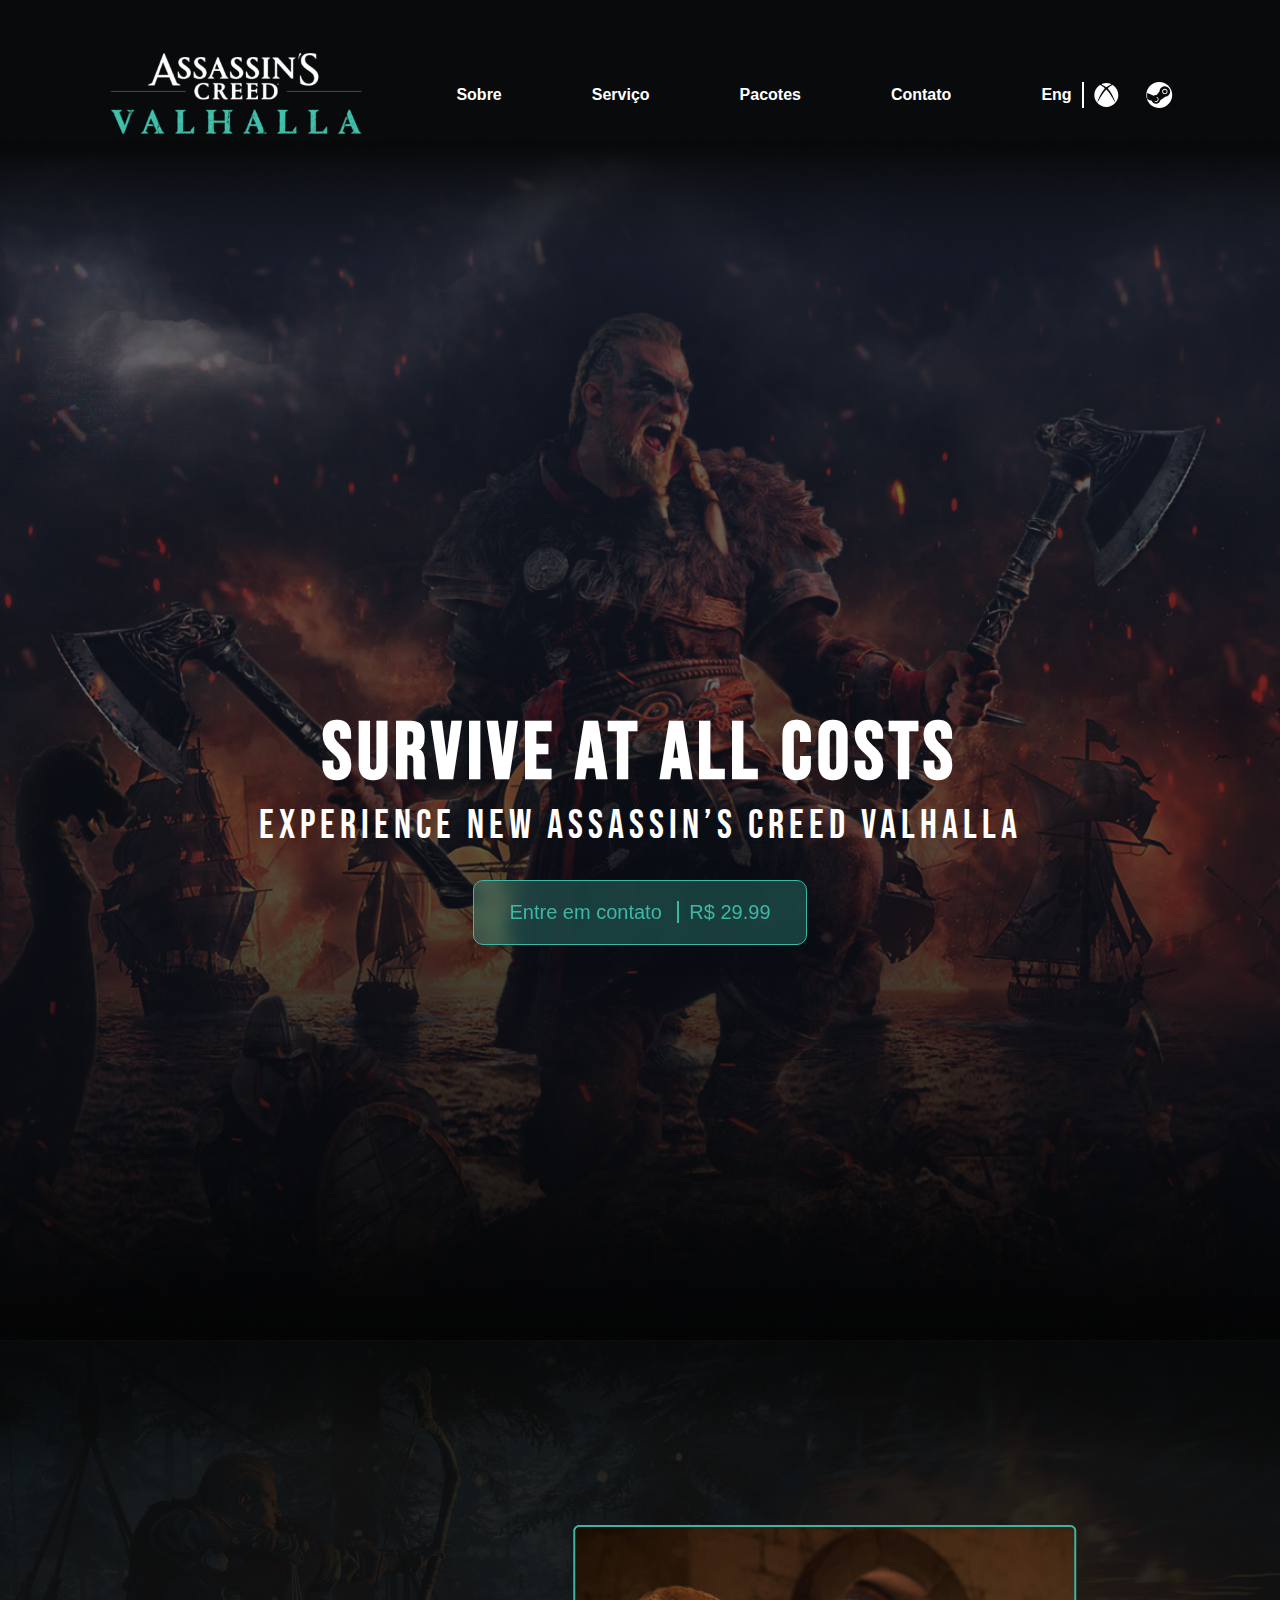
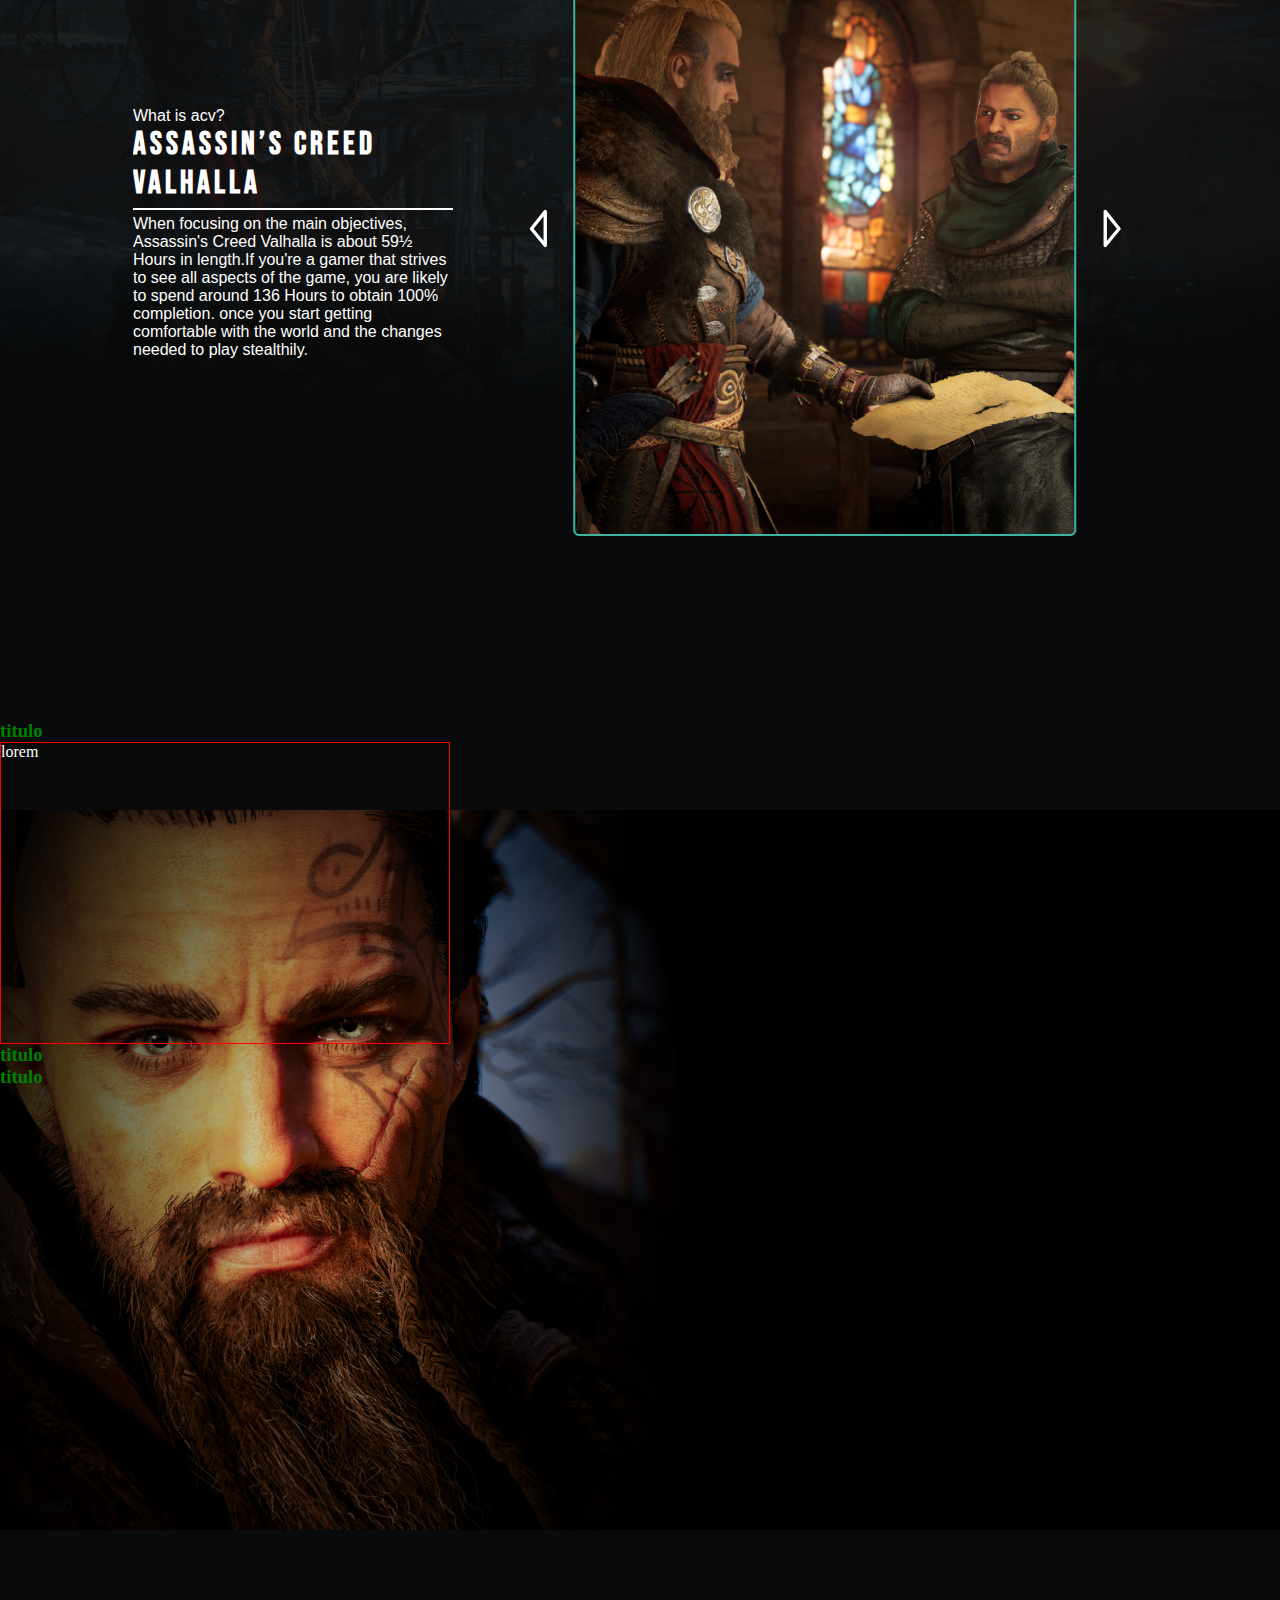
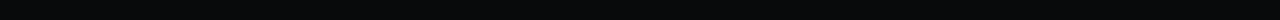
==== Trabalho - Assassin's Crees Valhalla/index.html @ 60ead943 "Add files via upload" ====
<!DOCTYPE html>
<html lang="en">
<head>
    <meta charset="UTF-8">
    <meta http-equiv="X-UA-Compatible" content="IE=edge">
    <meta name="viewport" content="width=device-width, initial-scale=1.0">
    <title>Assassin's Creed</title>
    <script src="script.js" defer></script>

    <link rel="stylesheet" href="style.css">
    <link rel="preconnect" href="https://fonts.googleapis.com">
<link rel="preconnect" href="https://fonts.gstatic.com" crossorigin>
<link href="https://fonts.googleapis.com/css2?family=Bebas+Neue&display=swap" rel="stylesheet">
<link rel="preconnect" href="https://fonts.googleapis.com">
<link rel="preconnect" href="https://fonts.gstatic.com" crossorigin>
<link href="https://fonts.googleapis.com/css2?family=Bebas+Neue&family=Open+Sans:wght@600&display=swap" rel="stylesheet">
<link rel="preconnect" href="https://fonts.googleapis.com">
<link rel="preconnect" href="https://fonts.googleapis.com">
<link rel="preconnect" href="https://fonts.gstatic.com" crossorigin>
<link href="https://fonts.googleapis.com/css2?family=Open+Sans:wght@600&display=swap" rel="stylesheet">
<link rel="preconnect" href="https://fonts.googleapis.com">
<link rel="preconnect" href="https://fonts.gstatic.com" crossorigin>
<link href="https://fonts.googleapis.com/css2?family=Bebas+Neue&display=swap" rel="stylesheet">
</head>
<body>
    <div class="sectionInicio">
        <div class="menu">
            <img class="logo" src="Img/logo.png" alt="logo">
            <p>Sobre</p>
            <p>Serviço</p>
            <p>Pacotes</p>
            <p>Contato</p>
        </div>
        <div class="dflex gap">
            <p>Eng</p>
            <img src="Img/Frame 33.svg" class="imgInicioBorda">
        </div>
    </div>
    <div class="fundoIMG dflex">
        <div class="textHome dflex">
            <h1>SURVIVE AT ALL COSTS</h1>
            <p>Experience new ASSASSIN’S CREED VALHALLA</p>
            <button>Entre em contato
                <span class="valor">R$ 29.99 </span>
            </button>
        </div>
    </div>
    <div class="containerSegundo dflex">
        <div class=" ladoEsquerdo">
            <p>What is acv?</p>
            <h1>assassin’s creed valhalla</h1>
            <p>When focusing on the main objectives, Assassin's Creed Valhalla is about 59½ Hours in length.If you're a gamer that strives to see all aspects of the game, you are likely to spend around 136 Hours to obtain 100% completion.
                once you start getting comfortable with the world and the changes needed to play stealthily.</p>
        </div>
        <div class="containerImg dflex">
            <button id="prev">
                <img src="Img/prev.svg" alt="">
            </button>
            <img src="Img/Rectangle 23- carrossel.png">
            <button id="next">
                <img src="Img/next.svg" alt="" srcset="">
            </button>
        </div>
    </div>

    <div class="conteinerTerceiro">
        <div></div>
        <div class="conteinerFeatures">
            <p></p>

            <div>
                <div class="containerPontos">
                    <div class="texto1"></div>
                    <div class="texto2"></div>
                    <div class="texto3"></div>
                </div>
                <div class="containerTextos">
                    <div id="texto1" class="containerTexto ativo" onclick="abreTexto(event)">
                        <h3>titulo</h3>
                        <p>lorem</p>
                    </div>
                    
                    <div id="texto2" class="containerTexto" onclick="abreTexto(event)" >
                        <h3>titulo</h3>
                        <p>lorem</p>
                    </div>
                    
                    <div id="texto3" class="containerTexto " onclick="abreTexto(event)">
                        <h3>titulo</h3>
                        <p>lorem</p>
                    </div>
                </div>

            </div>
            
            <h1></h1>
        </div>
    </div>
</body>
</html>
---- Trabalho - Assassin's Crees Valhalla/style.css ----
*{ 
    --corFont01 : white;
    margin: 0;
    overflow-x: hidden;
}
body{
    background-color: #080A0B;
}

.dflex{
    display: flex;
    align-items: center;
    justify-content: center;
}

.sectionInicio{
    margin-top: 50px;
    gap: 90px;
    display: flex;
    align-items: center;
    justify-content: center;
    height: 10vh;
    width: 100vw;
}

.logo{
    width: 259px;
    height: 85px;
}
.gap{
    gap:10px;
}

.imgInicioBorda{
    padding-left: 10px;
    border-left: 2px solid var(--corFont01);
}

.dflex.gap > p{
    font-family: sans-serif;
    font-weight: 600;
    color: var(--corFont01);
}

.itensMenu{
   gap: 10px; 
}
.menu{
    font-family: sans-serif;
    font-weight: 600;
    color: var(--corFont01);
    gap: 90px;
    display: flex;
    align-items: center;
    justify-content: center;
}

.textHome{
    font-size: 40px;
    width: 100%;
    letter-spacing: 5px;
    font-stretch: expanded;
    font-family: 'Bebas Neue', sans-serif;
    color: var(--corFont01);
    /* border: 1px solid red ; */
    margin-top: 200px;
    flex-direction: column;
    overflow: hidden;
}

.fundoIMG{
    background-position: 50%;
    background-size: cover;
    background-repeat: no-repeat;
    width: 100%;
    height: 1200px;
    background-image: url("Img/BG\ photo.png");
}

.fundoIMG > .textHome > button{
    margin-top: 20px;
    font-size: 20px;
    margin: 30px;
    font-family: sans-serif;
    color: #3DB8A5;
    padding: 20px 35px;
    background: #3db8a648;
    border-radius: 10px;
    box-shadow: 0 4px 30px rgba(0, 0, 0, 0.1);
    backdrop-filter: blur(7.3px);
    -webkit-backdrop-filter: blur(7.3px);
    border: 1px solid #3DB8A5;
    transition: all 0.2s linear;
}

.valor{
    padding-left: 10px;
    margin-left: 10px;
    border-left: 2px solid #3DB8A5
}

button:hover{
    cursor: pointer;
    scale: 1.2;
}

.containerSegundo{
    width: 100%;
    height: 980px ;
    background-size: contain;
    background-repeat: no-repeat;
    background-image: url(Img/bg_02.png);


}


.ladoEsquerdo{ 
    margin-right: 50px;
    max-width: 25%;
    color: var(--corFont01);
}


.ladoEsquerdo > h1{
    border-bottom: 2px solid white;
    margin-bottom: 5px;
    padding-bottom: 5px;
    letter-spacing: 4px;
    font-family: 'Bebas Neue', sans-serif;
}

.ladoEsquerdo > p{
    margin-top: 5px;
    font-family: sans-serif;
}

.containerImg{
    background: none
}

.containerImg > button{
    margin: 20px;
    border: none;
    background: none;
    color: white;
}


.conteinerTerceiro{
    background: none;
    background-size: contain;
    background-repeat: no-repeat;
    background-position: 0;
    width: 100%;
    height: 900px;
    background-image: url(Img/img_bg.png);
}

.conteinerFeatures{

    max-width: 50vh;
}


.ponto[data-pontoSelecionado="1"] {
    background-color: #fff;
}

.ponto[data-pontoSelecionado="0"] {
    background-color: transparent;
}

.containerTexto p {
    color: #fff;
    overflow: hidden;
    height: 0px;
    transition: height 2s ease-in-out;
}
.containerTexto h3 {
    color: green;
}

.containerTexto.ativo p {
    height: 300px;
    border: 1px solid red;
}
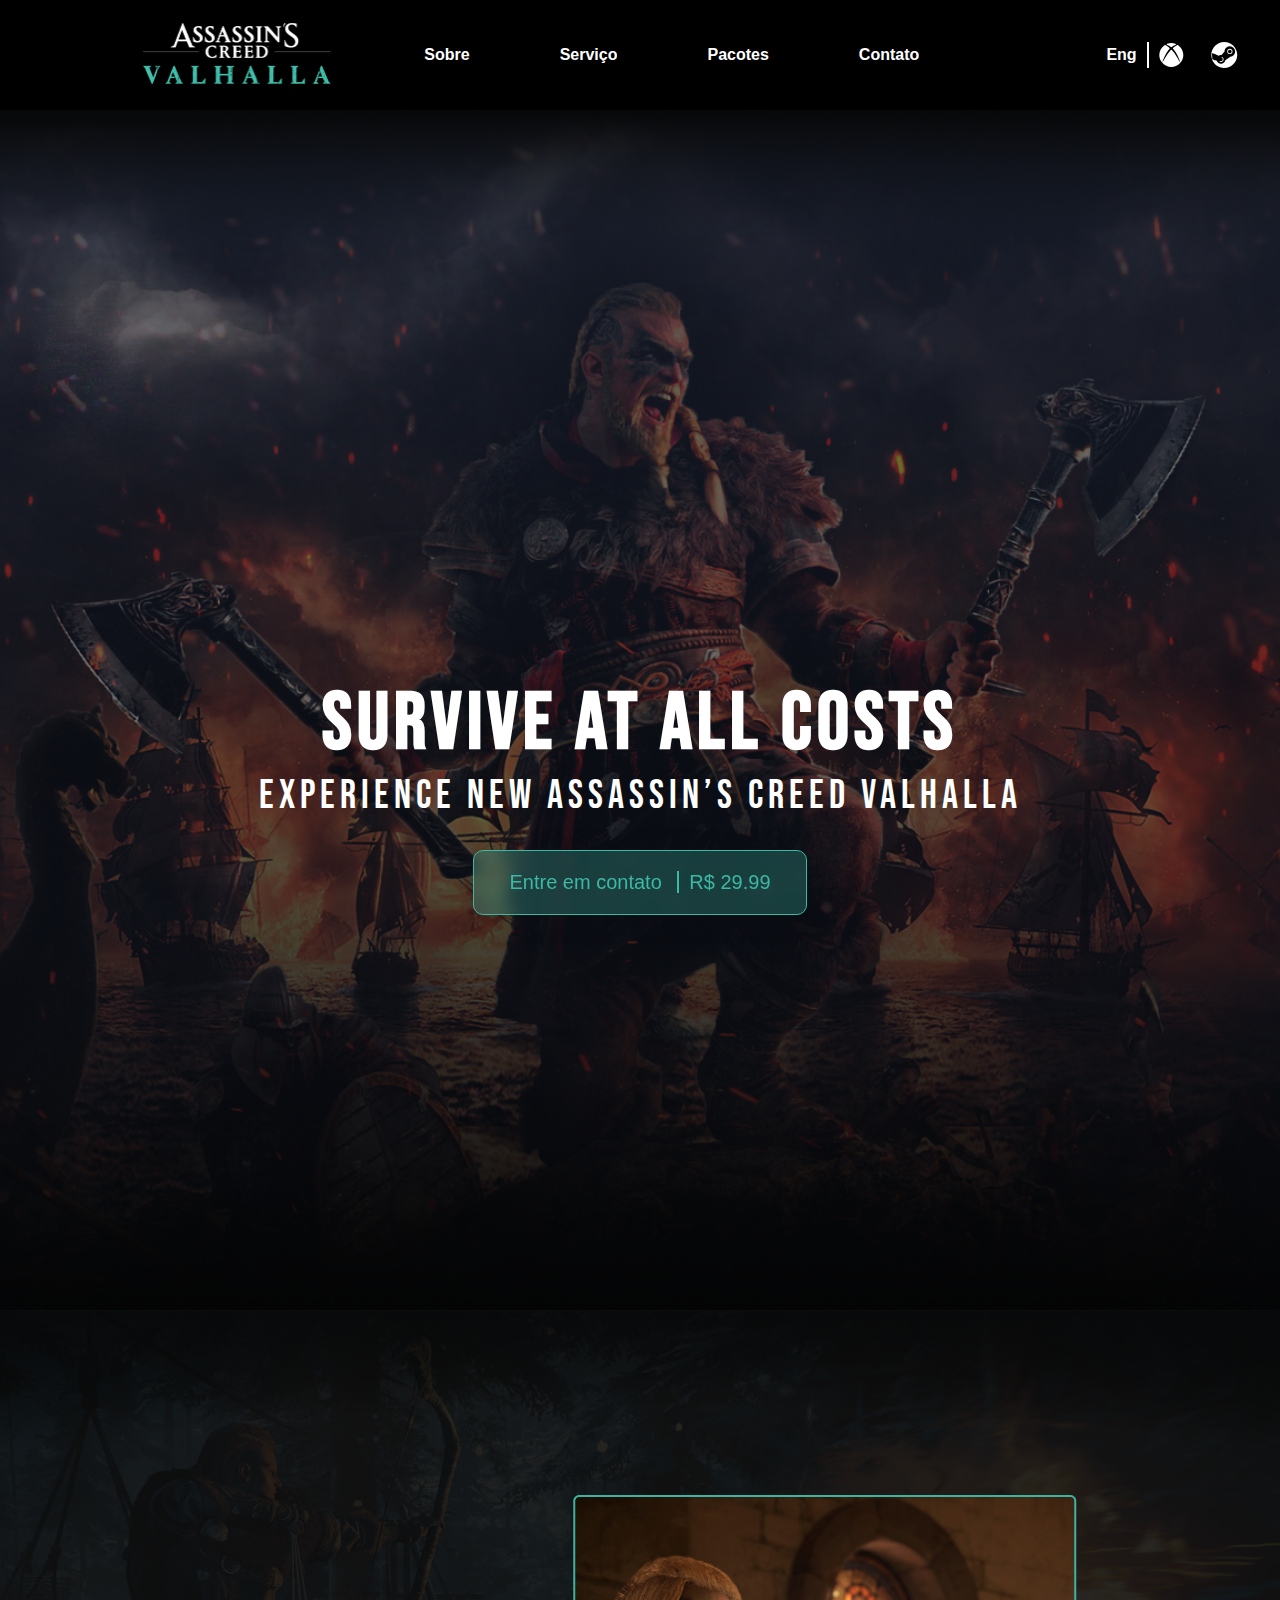
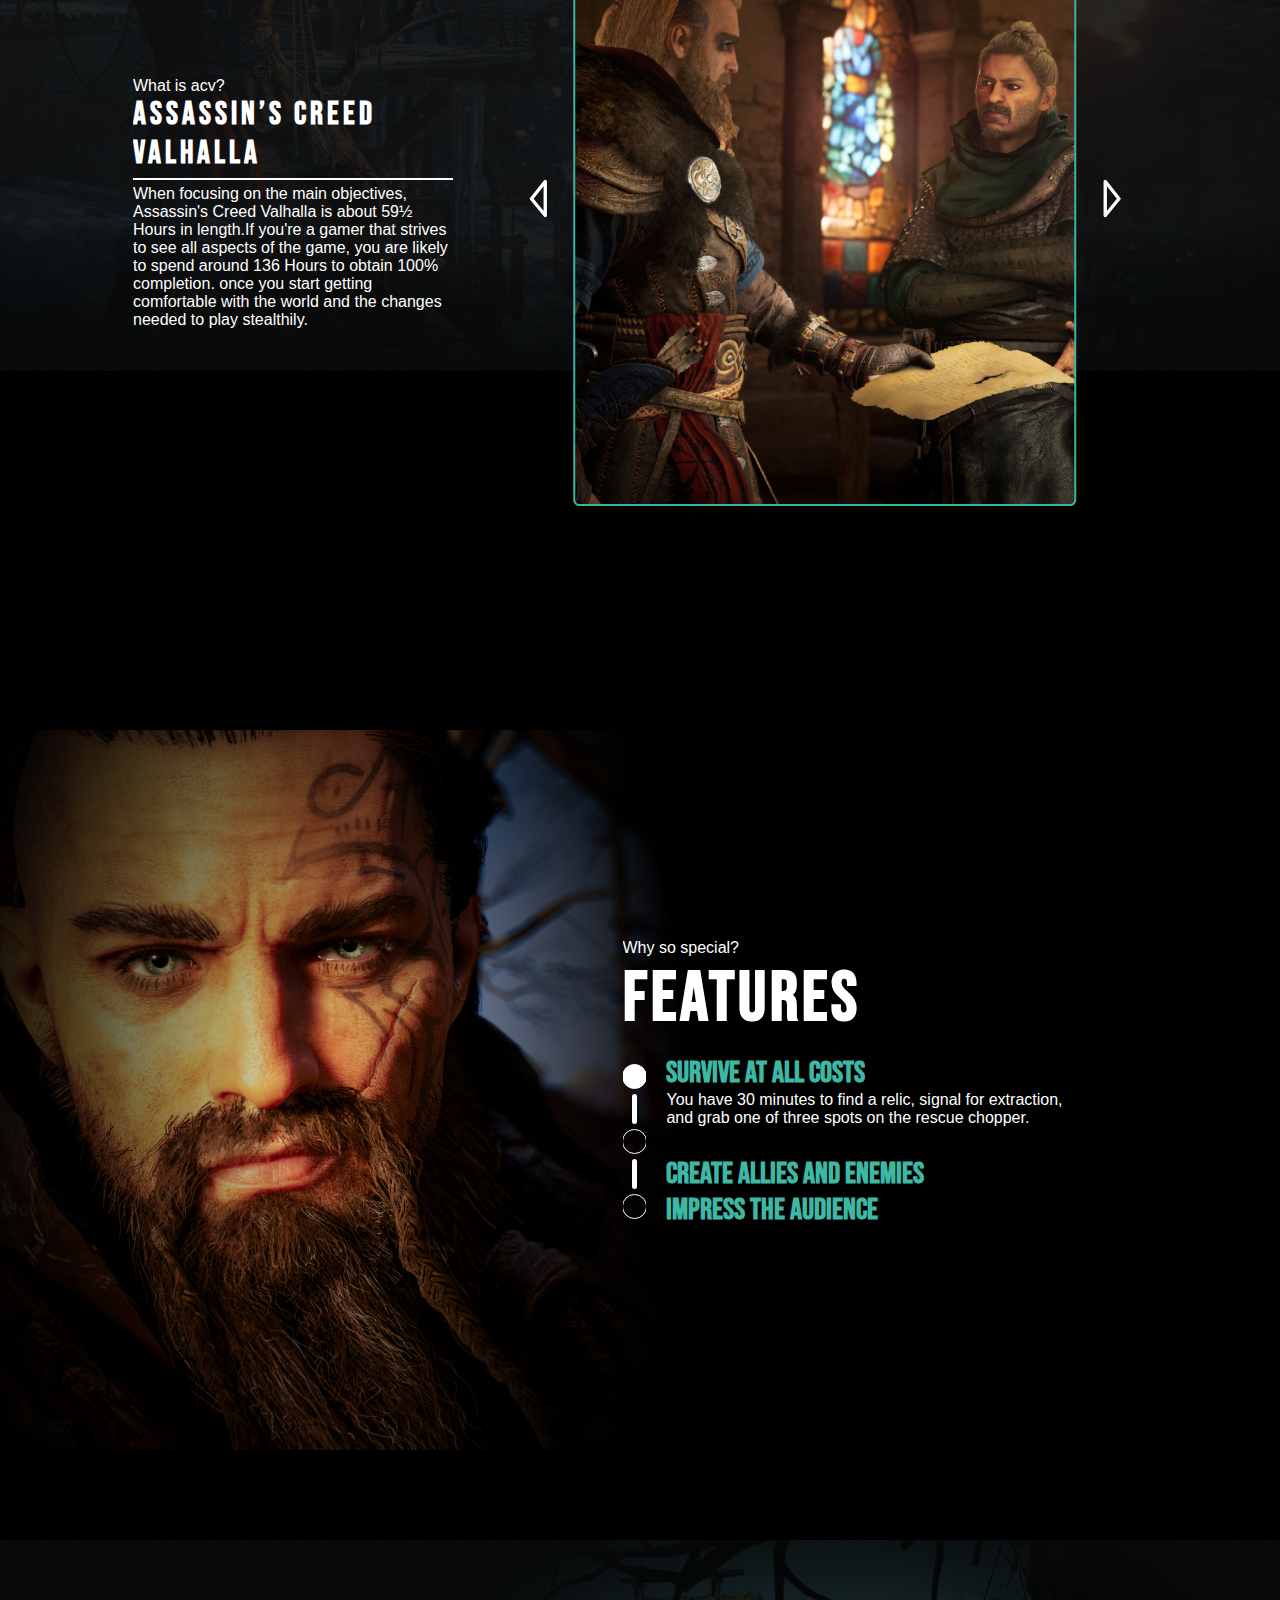
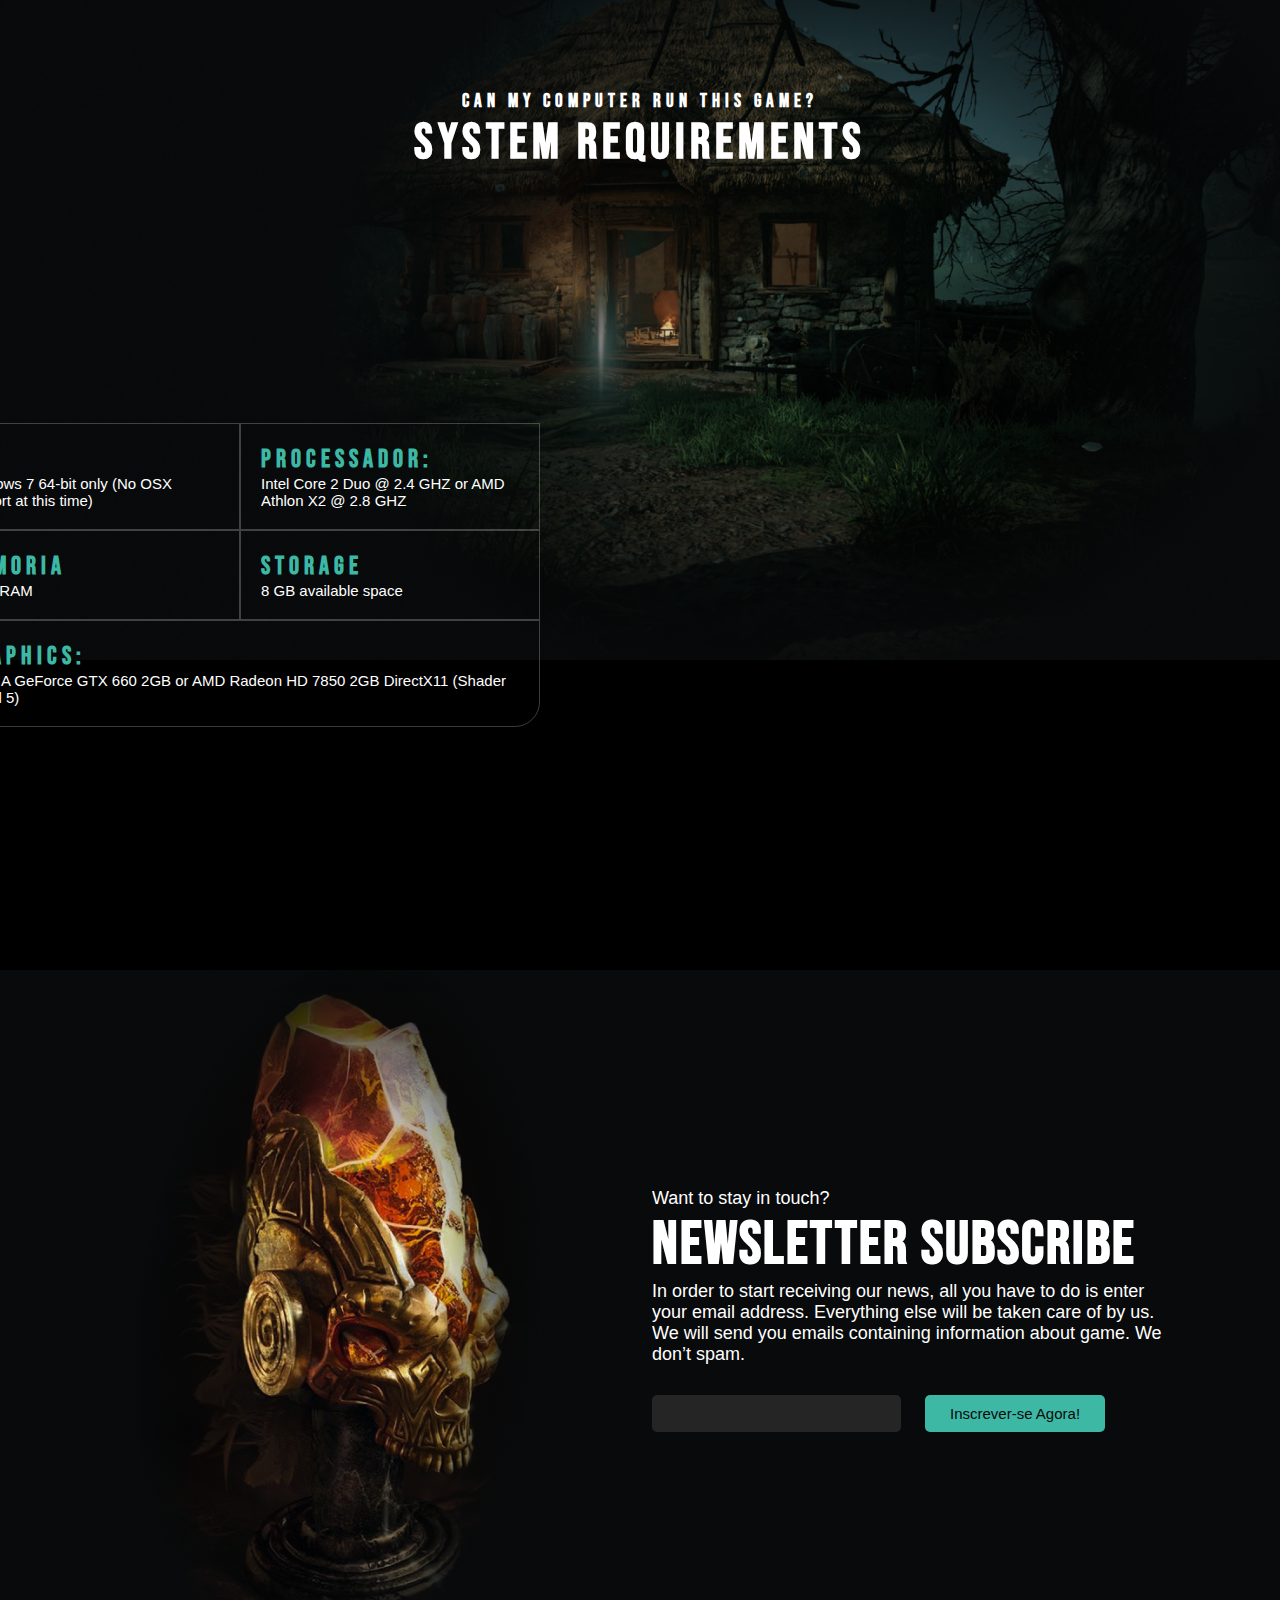
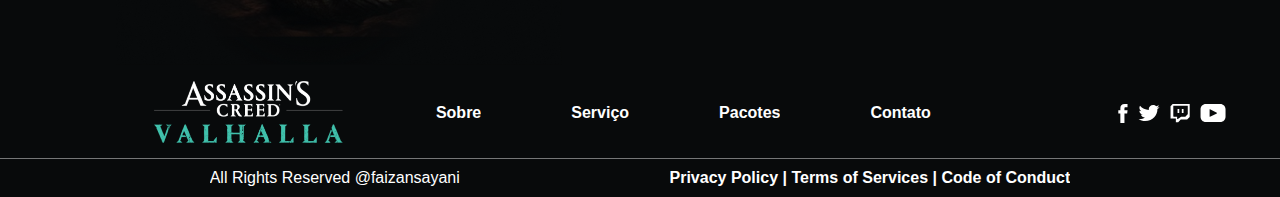
==== commit 07aea511: "Add files via upload" ====
--- a/Trabalho - Assassin's Crees Valhalla/index.html
+++ b/Trabalho - Assassin's Crees Valhalla/index.html
@@ -1,5 +1,6 @@
 <!DOCTYPE html>
 <html lang="en">
+
 <head>
     <meta charset="UTF-8">
     <meta http-equiv="X-UA-Compatible" content="IE=edge">
@@ -9,19 +10,21 @@
 
     <link rel="stylesheet" href="style.css">
     <link rel="preconnect" href="https://fonts.googleapis.com">
-<link rel="preconnect" href="https://fonts.gstatic.com" crossorigin>
-<link href="https://fonts.googleapis.com/css2?family=Bebas+Neue&display=swap" rel="stylesheet">
-<link rel="preconnect" href="https://fonts.googleapis.com">
-<link rel="preconnect" href="https://fonts.gstatic.com" crossorigin>
-<link href="https://fonts.googleapis.com/css2?family=Bebas+Neue&family=Open+Sans:wght@600&display=swap" rel="stylesheet">
-<link rel="preconnect" href="https://fonts.googleapis.com">
-<link rel="preconnect" href="https://fonts.googleapis.com">
-<link rel="preconnect" href="https://fonts.gstatic.com" crossorigin>
-<link href="https://fonts.googleapis.com/css2?family=Open+Sans:wght@600&display=swap" rel="stylesheet">
-<link rel="preconnect" href="https://fonts.googleapis.com">
-<link rel="preconnect" href="https://fonts.gstatic.com" crossorigin>
-<link href="https://fonts.googleapis.com/css2?family=Bebas+Neue&display=swap" rel="stylesheet">
+    <link rel="preconnect" href="https://fonts.gstatic.com" crossorigin>
+    <link href="https://fonts.googleapis.com/css2?family=Bebas+Neue&display=swap" rel="stylesheet">
+    <link rel="preconnect" href="https://fonts.googleapis.com">
+    <link rel="preconnect" href="https://fonts.gstatic.com" crossorigin>
+    <link href="https://fonts.googleapis.com/css2?family=Bebas+Neue&family=Open+Sans:wght@600&display=swap"
+        rel="stylesheet">
+    <link rel="preconnect" href="https://fonts.googleapis.com">
+    <link rel="preconnect" href="https://fonts.googleapis.com">
+    <link rel="preconnect" href="https://fonts.gstatic.com" crossorigin>
+    <link href="https://fonts.googleapis.com/css2?family=Open+Sans:wght@600&display=swap" rel="stylesheet">
+    <link rel="preconnect" href="https://fonts.googleapis.com">
+    <link rel="preconnect" href="https://fonts.gstatic.com" crossorigin>
+    <link href="https://fonts.googleapis.com/css2?family=Bebas+Neue&display=swap" rel="stylesheet">
 </head>
+
 <body>
     <div class="sectionInicio">
         <div class="menu">
@@ -49,7 +52,9 @@
         <div class=" ladoEsquerdo">
             <p>What is acv?</p>
             <h1>assassin’s creed valhalla</h1>
-            <p>When focusing on the main objectives, Assassin's Creed Valhalla is about 59½ Hours in length.If you're a gamer that strives to see all aspects of the game, you are likely to spend around 136 Hours to obtain 100% completion.
+            <p>When focusing on the main objectives, Assassin's Creed Valhalla is about 59½ Hours in length.If you're a
+                gamer that strives to see all aspects of the game, you are likely to spend around 136 Hours to obtain
+                100% completion.
                 once you start getting comfortable with the world and the changes needed to play stealthily.</p>
         </div>
         <div class="containerImg dflex">
@@ -62,39 +67,123 @@
             </button>
         </div>
     </div>
-
-    <div class="conteinerTerceiro">
+    <div class="conteinerTerceiro dflex">
         <div></div>
         <div class="conteinerFeatures">
-            <p></p>
+            <p>Why so special?</p>
+            <h1>features</h1>
 
-            <div>
-                <div class="containerPontos">
-                    <div class="texto1"></div>
-                    <div class="texto2"></div>
-                    <div class="texto3"></div>
+
+            <div class="dflex">
+                <div class="containerTodosPontos">
+                    <div id="containerPontos" class="texto1 selecionado"></div>
+                    <div class="barraEntrePontos"> </div>
+                    <div id="containerPontos" class="texto2"></div>
+                    <div class="barraEntrePontos"></div>
+                    <div id="containerPontos" class="texto3"></div>
                 </div>
                 <div class="containerTextos">
                     <div id="texto1" class="containerTexto ativo" onclick="abreTexto(event)">
-                        <h3>titulo</h3>
-                        <p>lorem</p>
+                        <h3>SURVIVE AT ALL COSTS</h3>
+                        <p>You have 30 minutes to find a relic, signal for extraction, and grab
+                            one of three spots on the rescue chopper.</p>
                     </div>
-                    
-                    <div id="texto2" class="containerTexto" onclick="abreTexto(event)" >
-                        <h3>titulo</h3>
-                        <p>lorem</p>
+                    <div id="texto2" class="containerTexto" onclick="abreTexto(event)">
+                        <h3>CREATE ALLIES AND ENEMIES</h3>
+                        <p>You have 30 minutes to find a relic, signal for extraction, and grab
+                            one of three spots on the rescue chopper.</p>
                     </div>
-                    
                     <div id="texto3" class="containerTexto " onclick="abreTexto(event)">
-                        <h3>titulo</h3>
-                        <p>lorem</p>
+                        <h3>IMPRESS THE AUDIENCE</h3>
+                        <p>You have 30 minutes to find a relic, signal for extraction, and grab
+                            one of three spots on the rescue chopper.</p>
                     </div>
                 </div>
-
             </div>
-            
-            <h1></h1>
         </div>
     </div>
+    <div class="conteinerQuarto">
+        <h4>Can My Computer Run this game?</h4>
+        <h1>system requirements</h1>
+        <div class="grindItens dflex">
+
+            <div class="itens1">
+                <h1>OS:</h1>
+                <p>Windows 7 64-bit only (No OSX support at this time)
+                </p>
+            </div>
+
+            <div class="itens2">
+                <h1>PROCESSADOR:</h1>
+                <p>Intel Core 2 Duo @ 2.4 GHZ or AMD Athlon X2 @ 2.8 GHZ
+                </p>
+            </div>
+
+            <div class="itens3">
+                <h1>MEMORIA</h1>
+                <p>8 GB RAM</p>
+            </div>
+
+            <div class="itens4">
+                <h1>STORAGE</h1>
+                <p>8 GB available space</p>
+            </div>
+
+            <div class="itens5">
+                <h1>GRAPHICS:</h1>
+                <p>NVIDIA GeForce GTX 660 2GB or
+                    AMD Radeon HD 7850 2GB DirectX11 (Shader Model 5)
+                </p>
+            </div>
+
+        </div>
+    </div>
+    <div class="conteinerQuinto dflex">
+        <div class="conteinerQuinto1">
+            <img src="Img/Render.png" alt="" srcset="">
+        </div>
+        <div class="ladoTextos">
+            <p>
+                Want to stay in touch?
+            </p>
+            <h1>
+                newsletter SUBSCRIBE
+            </h1>
+            <p>
+                In order to start receiving our news, all you have to do is enter your email address. Everything else
+                will be taken care of by us. We will send you emails containing information about game. We don’t spam.
+            </p>
+            <div class="iptEmail">
+                <input type="email" name="email" id="email">
+                <button>Inscrever-se Agora!</button>
+            </div>
+        </div>
+    </div>
+    <footer>
+        <div class="sectionFinal">
+            <div class="menu">
+                <img class="logo" src="Img/logo.png" alt="logo">
+                <p>Sobre</p>
+                <p>Serviço</p>
+                <p>Pacotes</p>
+                <p>Contato</p>
+            </div>
+            <div class="dflex gap">
+                <img src="Img/facebook.svg">
+                <img src="Img/twitter.svg">
+                <img src="Img/twitch.svg">
+                <img src="Img/Vector.svg">
+            </div>
+        </div>
+        <div class="sectionAbaixo">
+            <div>
+                <p>All Rights Reserved @faizansayani</p>
+            </div>
+            <div>
+                <h4>Privacy Policy | Terms of Services | Code of Conduct </h4>
+            </div>
+        </div>
+    </footer>
 </body>
+
 </html>--- a/Trabalho - Assassin's Crees Valhalla/style.css
+++ b/Trabalho - Assassin's Crees Valhalla/style.css
@@ -1,10 +1,14 @@
 *{ 
     --corFont01 : white;
+    --corFont02: #3DB8A5;
     margin: 0;
     overflow-x: hidden;
+    --fontPrimaria: 'Bebas Neue', sans-serif;
+    --fontSecundaria: sans-serif;
+    box-sizing: border-box;
 }
 body{
-    background-color: #080A0B;
+    background-color: #000;
 }
 
 .dflex{
@@ -14,7 +18,8 @@
 }
 
 .sectionInicio{
-    margin-top: 50px;
+    margin-bottom: 10px;
+    margin-top: 10px;
     gap: 90px;
     display: flex;
     align-items: center;
@@ -24,8 +29,8 @@
 }
 
 .logo{
-    width: 259px;
-    height: 85px;
+    width: 20%;
+    height: 20%;
 }
 .gap{
     gap:10px;
@@ -46,6 +51,7 @@
    gap: 10px; 
 }
 .menu{
+    cursor: pointer;
     font-family: sans-serif;
     font-weight: 600;
     color: var(--corFont01);
@@ -74,7 +80,8 @@
     background-repeat: no-repeat;
     width: 100%;
     height: 1200px;
-    background-image: url("Img/BG\ photo.png");
+    background-position: fixed;
+    background-image:  url("Img/BG\ photo.png");
 }
 
 .fundoIMG > .textHome > button{
@@ -148,6 +155,9 @@
 
 
 .conteinerTerceiro{
+    z-index: -10px;
+    margin-top: -50px;
+    justify-content: space-around;
     background: none;
     background-size: contain;
     background-repeat: no-repeat;
@@ -158,8 +168,21 @@
 }
 
 .conteinerFeatures{
-
+    gap: 30px;
+    color: white;
+    /* font-family: var(--fontPrimaria); */
     max-width: 50vh;
+}
+
+
+.conteinerFeatures p{
+    font-family: var(--fontSecundaria);
+}
+
+.conteinerFeatures h1{
+    font-size: 70px;
+    letter-spacing: 4px;
+    font-family: var(--fontPrimaria);
 }
 
 
@@ -175,13 +198,221 @@
     color: #fff;
     overflow: hidden;
     height: 0px;
-    transition: height 2s ease-in-out;
-}
+    transition: height 0.6s ease-in-out;
+    cursor: pointer;
+}
+
+
 .containerTexto h3 {
-    color: green;
+    font-size: 30px;
+    color: #3DB8A5;
+    font-family: var(--fontPrimaria);
+    cursor: pointer;
 }
 
 .containerTexto.ativo p {
-    height: 300px;
-    border: 1px solid red;
+    height: 65px;
+    font-family: var(--fontSecundaria);
+}
+
+.containerTodosPontos{
+    display: flex;
+    flex-direction: column;
+    justify-content: center;
+    align-items: center;
+    gap: 5px;
+    /* padding-top: 20px; */
+    /* padding-bottom: 20px; */
+    width: 200px;
+    height: 200px;
+    margin-right: 20px;
+    width: 10%;
+}
+
+#containerPontos{
+    /* flex-direction: column; */
+    border-radius: 50%;
+    background: transparent;
+    border: 1px solid white;
+    width: 25px;
+    height: 25px;
+
+}
+
+.selecionado{
+    gap: 50px;
+}
+
+#containerPontos.selecionado {
+    border-radius: 50%;
+    background-color: white;
+}
+
+.barraEntrePontos{
+    display: flex;
+    align-items: center;
+    justify-content: center;
+    flex-direction: column;
+    margin-left: 5px;
+    margin-right: 5px;
+    align-items: center;
+    border-radius: 50px;
+    background-color: white;
+    width: 5px;
+    height: 30px;
+}
+
+.conteinerQuarto{
+    padding-top: 150px;
+    align-items: center;
+    display: flex;
+    flex-direction: column;
+    width: 100%;
+    height: 1080px;
+    background-repeat: no-repeat;
+    background-size: contain;
+    background-image: url(Img/BG\ -\ 03.png);
+}
+
+.conteinerQuarto h4{
+    font-family: var(--fontPrimaria);
+    font-size: 19px;
+    letter-spacing: 5px;
+    color: var(--corFont01);
+}
+
+.conteinerQuarto h1{
+    font-family: var(--fontPrimaria);
+    font-size: 50px;
+    letter-spacing: 5px;
+    color: var(--corFont01);
+}
+
+
+.grindItens{
+    margin-right: 800px;
+    margin-top: 250px;
+    justify-content: left;
+    margin-bottom: 20vh;
+    width: 600px;
+    flex-wrap: wrap;
+}
+
+.itens1{
+    border-radius: 25px 0 0 0;
+    border: 1px solid rgba(255, 255, 255, 0.233);
+    padding: 20px;
+    width: 50%;
+}
+.itens2{
+    border: 1px solid rgba(255, 255, 255, 0.233);
+    padding: 20px;
+    width: 50%;
+}
+.itens3{
+    border: 1px solid rgba(255, 255, 255, 0.233);
+    padding: 20px;
+    width: 50%;
+}
+.itens4{
+    border: 1px solid rgba(255, 255, 255, 0.233);
+    width: 50%;
+    padding: 20px;
+}
+.itens5{
+    border-radius: 0px 0px 25px 0px;
+    border: 1px solid rgba(255, 255, 255, 0.233);
+    padding: 20px;
+    width: 100%;
+}
+
+
+.grindItens div > h1{
+    color: var(--corFont02);
+    font-size: var(--fontPrimaria);
+    font-size: 25px;
+}
+.grindItens p{
+    font-size: 15px;
+    color: var(--corFont01);
+    font-family: var(--fontSecundaria);
+}
+
+
+
+.conteinerQuinto{
+    margin-top: -50px;
+    /* padding-left: 250px; */
+    max-width: 100%;
+    background-color: #080A0B;
+}
+
+.ladoTextos{
+    color: var(--corFont01);
+    margin-left: 90px;
+    max-width: 40%;
+}
+
+.ladoTextos p {
+    font-family: var(--fontSecundaria);
+    font-size: 18px;
+}
+.ladoTextos h1 {
+    font-size: 60px;
+    letter-spacing: 2px;
+    font-family: var(--fontPrimaria);
+}
+.iptEmail{
+    height:100%;
+    width: 100%;
+    gap: 3px;
+}
+
+.iptEmail input{
+    padding: 10px 25px;
+    font-size: 15px;
+    outline: none;
+    border-radius: 5px;
+    border: none;
+    /* border: solid 2px #3db8a66b; */
+    color: #fff;
+    background-color:rgb(37, 37, 37);
+    margin-top: 30px;
+    overflow: hidden;
+}
+
+.iptEmail button{
+    border-radius: 5px;
+    margin: 20px; 
+    outline: none;
+    border: none;
+    padding: 10px 25px;
+    font-size: 15px;
+    color: #080A0B;
+    background-color: #3DB8A5;
+    transition: 0.3s linear;
+}
+
+.sectionFinal{
+    background-color: #080A0B;
+    border-width: 50%;
+    border-bottom: solid 1px rgba(255, 255, 255, 0.445);
+    gap: 90px;
+    display: flex;
+    align-items: center;
+    justify-content: center;
+    height: 10vh;
+    width: 100vw;
+}
+
+.sectionAbaixo{
+    padding-bottom: 10px;
+    padding-top: 10px;
+    font-family: var(--fontSecundaria);
+    background-color: #080A0B;
+    display: flex;
+    align-items: center;
+    justify-content: space-evenly;
+    color: #fff;
+    width: 100%;
 }